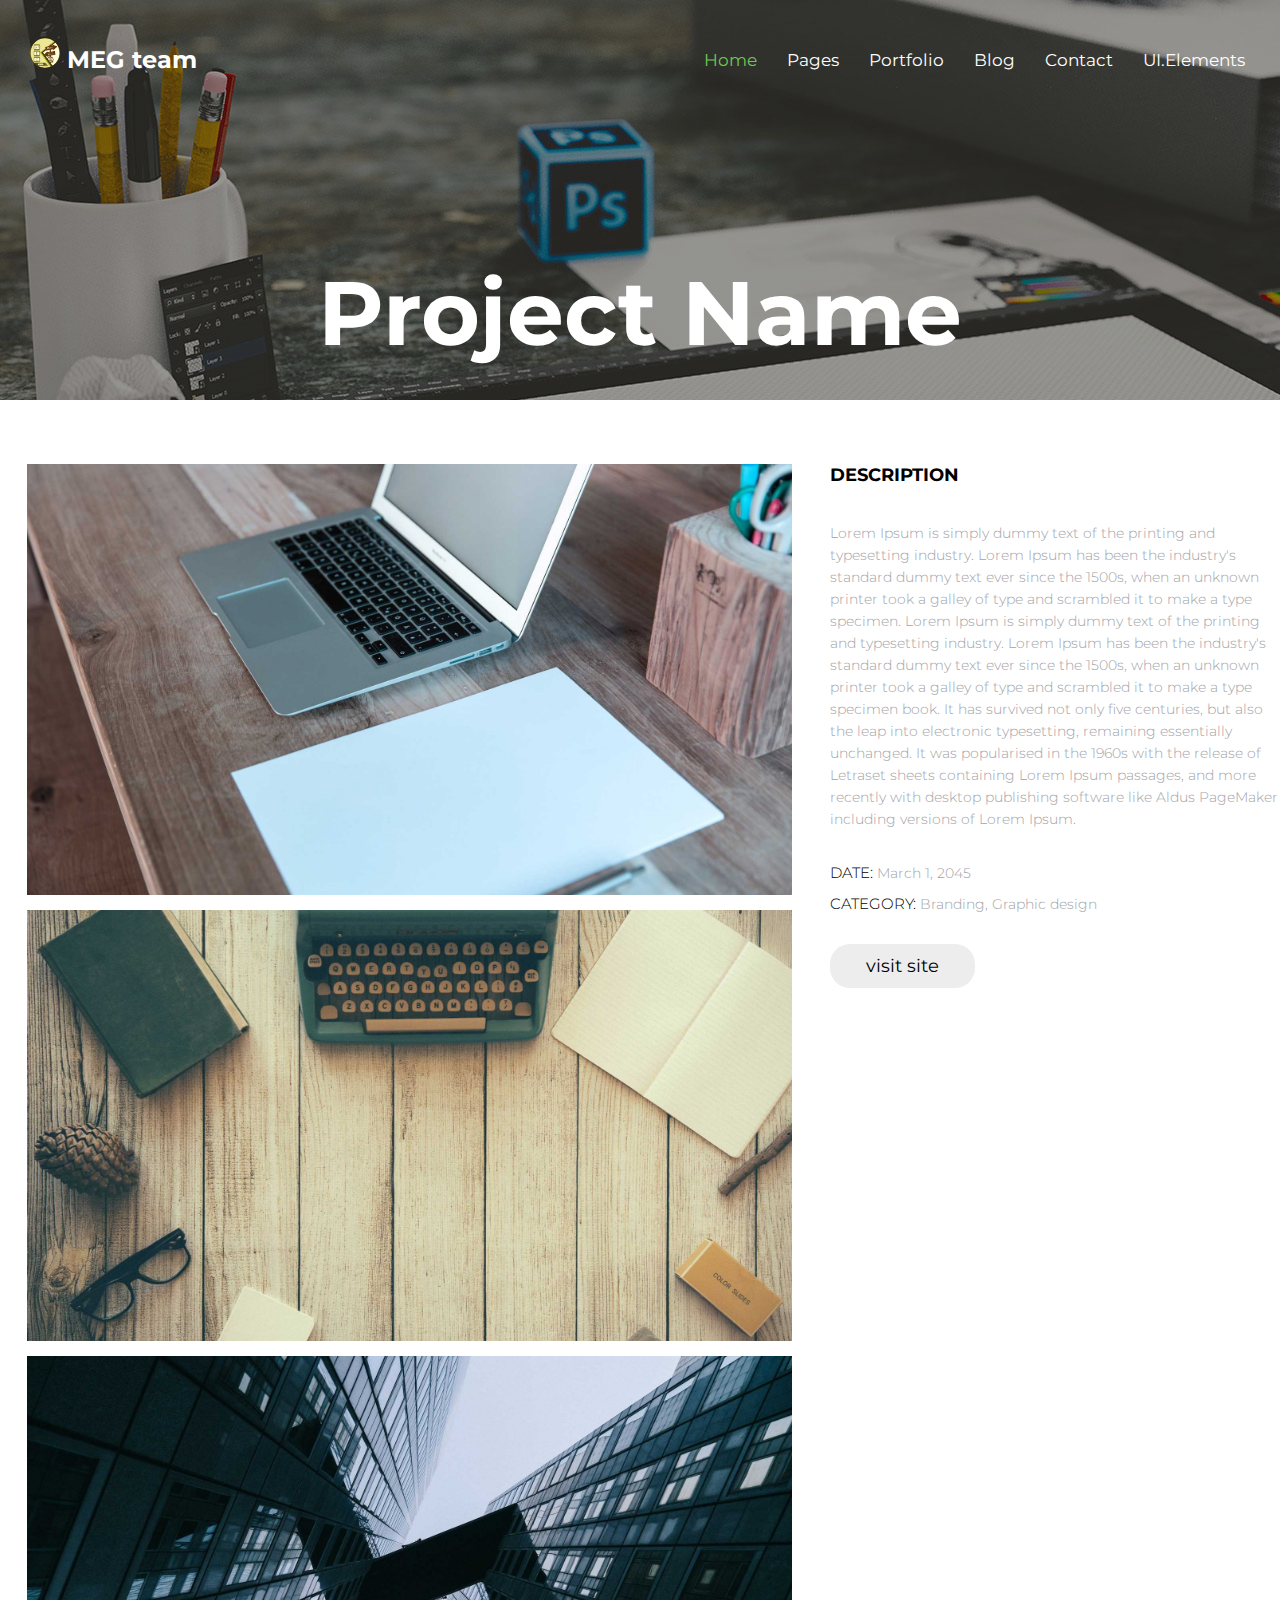
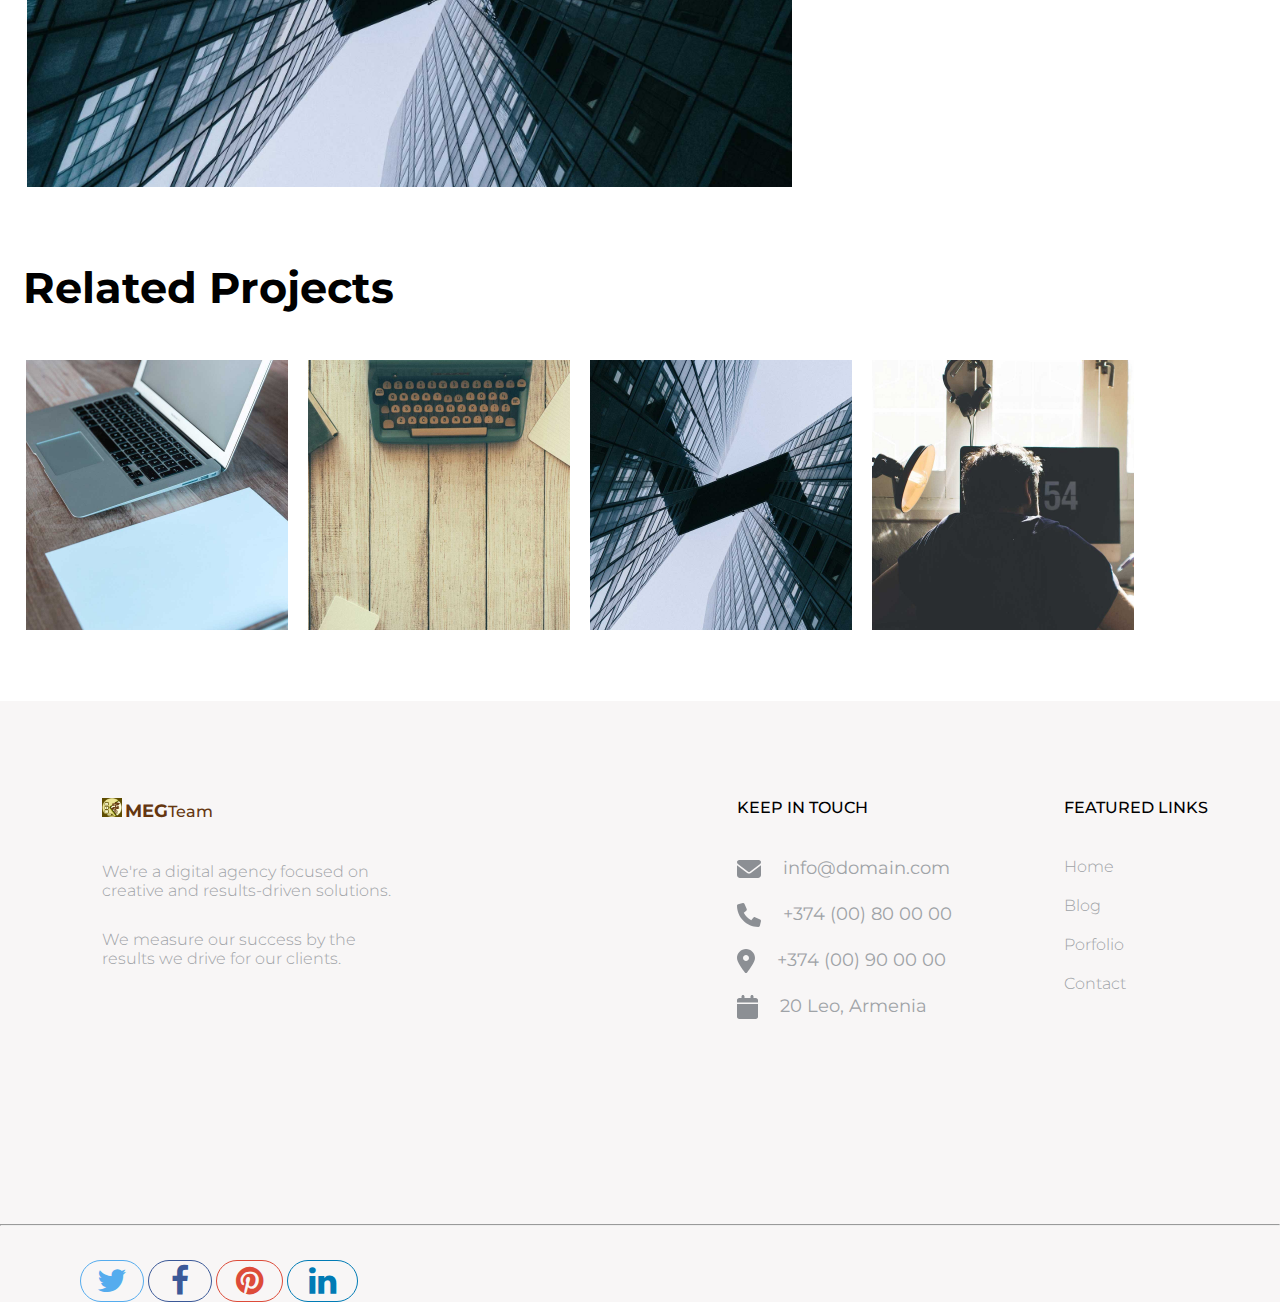
==== index.html @ b3b55086 "Update index.html" ====
<!DOCTYPE html>
<html>
    <head>
        <meta charset="UTF-8">
        <meta name="viewport" content="width=device-width, initial-scale=1.0">
        <!-- Css File -->
        <link rel="stylesheet" href="./style/style.css">
        <!-- Google Fonts -->
        <link rel="preconnect" href="https://fonts.googleapis.com">
        <link rel="preconnect" href="https://fonts.gstatic.com" crossorigin>
        <link href="https://fonts.googleapis.com/css2?family=Montserrat:wght@300&display=swap" rel="stylesheet">
        <link rel="icon" type="image/x-icon" href="./images/meg_logo.jpg">
        <link rel="stylesheet" href="./style/main.css">
        <title>project</title>
        <link rel="stylesheet" href="./style/aboutus.css">
        <link rel="stylesheet" href="https://cdnjs.cloudflare.com/ajax/libs/font-awesome/4.7.0/css/font-awesome.min.css">    
    </head>
    <body>
                <div class="start_page">
        <header class="xx">
            <h2 id="lolo"><div class="logo" id="logo"><a href="https://github.com/MEGTeam" ><img src="./images/meg_logo.jpg" class="im"> MEG team</a></div></h2>
            <ul>
                <li><a href="" class="home" id="home">Home</a></li>
                <li><a href="" id="Pages"><div class="green">Pages<div class="q"><div class="q1"></div><div class="q2"></div><div class="q3"></div></div></div></a></li>
                <li><a href="./pages/outPorto.html" id="Portfolio">Portfolio</a></li>
                <li><a href="" id="Blog">Blog</a></li>
                <li><a href="./pages/contactus.html" id="Content">Contact</a></li>
                <li><a href="" id="UIElements">UI.Elements</a></li>
            </ul>
            <div class="back">
            </div>
            <div class="menu-icon" id="menuicon">
            <span></span>
            <span></span>
            <span></span>
            </div>
        </header>
        <ul class="new-ul">
            <li><a href="" class="home" id="home">Home</a></li>
            <li><a id="Pages"><div class="green">Pages<div class="s"><div class="s1"></div><div class="s2"></div><div class="s3"></div></div></div></a></li>
            <li><a href="./pages/outPorto.html" id="Portfolio">Portfolio</a></li>
            <li><a href="" id="Blog">Blog</a></li>
            <li><a href="./pages/contactus.html" id="Content">Contact</a></li>
            <li><a href="" id="UIElements">UI Elements</a></li>
        </ul>
            <h1 class="project_name"> Project Name</h1>
                <div class="border">
                </div>
                <div class="content">
                    <p > <a href="#" class="ooo">Home</a> </p>/
                    <p > <a href="./pages/outPorto.html" class="po">Portfolio</a>  </p>/
                    <p class="pro"> <a class="pro">Project name</a></p>
                </div>
            </div>
            <div class="white"></div>
<div class="one">
    <div class="first">
    <div class="images">
    <img src="./images/project-1.jpg" class="im1">
    <img src="./images/Project-2.jpg" class="im2">
    <img src="./images/Project-3.jpg" class="im3">
    </div>
    <div class="con">
    <h1 class="DESCRIPTION">DESCRIPTION</h1>
    <p class="ty"> Lorem Ipsum is simply dummy text of the printing and typesetting industry. Lorem Ipsum has been the industry's standard dummy text ever since the 1500s, when an unknown printer took a galley of type and scrambled it to make a type specimen. Lorem Ipsum is simply dummy text of the printing and typesetting industry. Lorem Ipsum has been the industry's standard dummy text ever since the 1500s, when an unknown printer took a galley of type and scrambled it to make a type specimen book. It has survived not only five centuries, but also the leap into electronic typesetting, remaining essentially unchanged. It was popularised in the 1960s with the release of Letraset sheets containing Lorem Ipsum passages, and more recently with desktop publishing software like Aldus PageMaker including versions of Lorem Ipsum.</p>
    <div class="para">
    <p class="na">DATE:</p>
    <p> March 1, 2045</p>
    </div>
    <div class="para2">
        <p class="na">CATEGORY:</p>
        <p>Branding, Graphic design</p>
    </div>
        <a href="" class="vvv" >visit site</a>
    </div>
</div>
<h1 class="hhh1">Related Projects</h1>
</div>
        <div class="cards-con">
            <div class="cards-images-con">
                <div class="card-img" data-group="photo">
                    <img src="./images/project-1.jpg" alt="Image for filter">
                    <div class="img-hovor">
                        <h4>Portfolio item</h4>
                        <a href="#"><i class="fa fa-arrow-right" aria-hidden="true"></i></a>
                    </div>
                </div>
                <div class="card-img" data-group="mob">
                    <img src="./images/Project-2.jpg" alt="Image for filter">
                    <div class="img-hovor">
                        <h4>Portfolio item</h4>
                        <a href="#"><i class="fa fa-arrow-right" aria-hidden="true"></i></a>
                    </div>
                </div>
                <div class="card-img" data-group="web"">
                    <img src="./images/Project-3.jpg" alt="Image for filter">
                    <div class="img-hovor">
                        <h4>Portfolio item</h4>
                        <a href="#"><i class="fa fa-arrow-right" aria-hidden="true"></i></a>
                    </div>
                </div>
                <div class="card-img" data-group="mob">
                    <img src="./images/Project-4.jpg" alt="Image for filter">
                    <div class="img-hovor" data-group="photo">
                        <h4>Portfolio item</h4>
                        <a href="#"><i class="fa fa-arrow-right" aria-hidden="true"></i></a>
                    </div>
                </div>
            </div>
        </div>
<div class="ulu">
        <section class="section-aboutus">
            <div class="div-general-collection">
            <div class="div-collection-1">
                <a href="https://github.com/MEGTeam" class="megteam-heading"><span class="megteam-span"><img src="./images/meg_logo.jpg" class="imm">MEG</span>Team</a>
                <p class="megteam-paragraph-1">We're a digital agency 
                focused on <br> creative and results-driven solutions.</p>
                <p class="megteam-paragraph-2">We measure our 
                success by the <br> results we drive for our clients.</p>
            </div>
            <div class="div-collection-2">
                <h1 class="keep-touch-heading">KEEP IN TOUCH</h1>
                <div class="div-child-collection-2">
                    <div class="div-grandchild-co2">
                    <svg class="svg-1" xmlns="http://www.w3.org/2000/svg" viewBox="0 0 512 512"><!--! Font Awesome Pro 6.1.1 by @fontawesome - https://fontawesome.com License - https://fontawesome.com/license (Commercial License) Copyright 2022 Fonticons, Inc. --><path fill="currentColor" d="M464 64C490.5 64 512 85.49 512 112C512 127.1 504.9 141.3 492.8 150.4L275.2 313.6C263.8 322.1 248.2 322.1 236.8 313.6L19.2 150.4C7.113 141.3 0 127.1 0 112C0 85.49 21.49 64 48 64H464zM217.6 339.2C240.4 356.3 271.6 356.3 294.4 339.2L512 176V384C512 419.3 483.3 448 448 448H64C28.65 448 0 419.3 0 384V176L217.6 339.2z"/></svg>
                    <a href="#" class="touch-links">info@domain.com</a><br>
                    </div>
                    <div class="div-grandchild-co2">
                    <svg class="svg-1" xmlns="http://www.w3.org/2000/svg" viewBox="0 0 512 512"><!--! Font Awesome Pro 6.1.1 by @fontawesome - https://fontawesome.com License - https://fontawesome.com/license (Commercial License) Copyright 2022 Fonticons, Inc. --><path fill="currentColor" d="M511.2 387l-23.25 100.8c-3.266 14.25-15.79 24.22-30.46 24.22C205.2 512 0 306.8 0 54.5c0-14.66 9.969-27.2 24.22-30.45l100.8-23.25C139.7-2.602 154.7 5.018 160.8 18.92l46.52 108.5c5.438 12.78 1.77 27.67-8.98 36.45L144.5 207.1c33.98 69.22 90.26 125.5 159.5 159.5l44.08-53.8c8.688-10.78 23.69-14.51 36.47-8.975l108.5 46.51C506.1 357.2 514.6 372.4 511.2 387z"/></svg>
                    <a href="#" class="touch-links">+374 (00) 80 00 00</a><br>
                    </div>
                    <div class="div-grandchild-co2">
                    <svg class="svg-1" xmlns="http://www.w3.org/2000/svg" viewBox="0 0 384 512"><!--! Font Awesome Pro 6.1.1 by @fontawesome - https://fontawesome.com License - https://fontawesome.com/license (Commercial License) Copyright 2022 Fonticons, Inc. --><path fill="currentColor" d="M168.3 499.2C116.1 435 0 279.4 0 192C0 85.96 85.96 0 192 0C298 0 384 85.96 384 192C384 279.4 267 435 215.7 499.2C203.4 514.5 180.6 514.5 168.3 499.2H168.3zM192 256C227.3 256 256 227.3 256 192C256 156.7 227.3 128 192 128C156.7 128 128 156.7 128 192C128 227.3 156.7 256 192 256z"/></svg>
                    <a href="#" class="touch-links">+374 (00) 90 00 00</a><br>
                    </div>
                    <div class="div-grandchild-co2">
                    <svg class="svg-1" xmlns="http://www.w3.org/2000/svg" viewBox="0 0 448 512"><!--! Font Awesome Pro 6.1.1 by @fontawesome - https://fontawesome.com License - https://fontawesome.com/license (Commercial License) Copyright 2022 Fonticons, Inc. --><path fill="currentColor" d="M96 32C96 14.33 110.3 0 128 0C145.7 0 160 14.33 160 32V64H288V32C288 14.33 302.3 0 320 0C337.7 0 352 14.33 352 32V64H400C426.5 64 448 85.49 448 112V160H0V112C0 85.49 21.49 64 48 64H96V32zM448 464C448 490.5 426.5 512 400 512H48C21.49 512 0 490.5 0 464V192H448V464z"/></svg>
                    <a href="#" class="touch-links">20 Leo, Armenia</a>
                    </div>
                </div>
            </div>
            <div class="div-collection-3">
                <h1 class="featured-heading">FEATURED LINKS</h1>
                <div class="featured-links-div">
                <a href="#" class="featured-links">Home</a>
                <a href="#" class="featured-links">Blog</a>
                <a href="#" class="featured-links">Porfolio</a>
                <a href="#" class="featured-links">Contact</a>
                </div>
            </div>
            </div>
            <hr id="hr-1">
            <div class="div-socail-icons">
                <i class="icon1 fa fa-brands fa-twitter fa-2x"></i>
                <i class="icon2 fa fa-brands fa-facebook-f fa-2x"></i>
                <i class="icon3 fa fa-brands fa-pinterest fa-2x"></i>
                <i class="icon4 fa fa-brands fa-linkedin fa-2x"></i>
            </div>
        </section>
    </div>
    <script src="./script/nav.js"></script>
    <script src="./script/js.js"></script>
    </body>
</html>
---- style/style.css ----
.im{
    width: 4.5%;
}
*{
    margin: 0%;
    padding: 0%;
    font-family: 'Montserrat',sans-serif;
}
a{
    text-decoration: none;
    color:rgb(255, 255, 255);
}
header{
    display: flex;
    justify-content: space-between;
    align-items: center;
    margin: 30px;
    margin-top: 0%;
    margin-right: 5px;
    line-height: 120px;
}
header ul{
    display: flex;
    justify-content: center;
    align-items: center;
    list-style: none;
}
header ul li{
    margin-right: 30px;
    width:fit-content;
    font-size: 17px;
}
header ul li :hover ,.home{
    color: #6fc754;
    transition: all 0.4s ;
}
body{
    background-image: url(../images/Project-name.jpg);
    background-repeat: no-repeat;
    background-position-x: center;

}
.start_page{
    background-color: rgba(16, 15, 15, 0.398);
    height: 400px;
}
.project_name{
    color: rgb(255, 255, 255);
    font-family: 'Montserrat',sans-serif;
    font-size: 10vh !important;
    font-weight: bold !important;
    text-align: center !important;
    margin-top: 3% ;
}
.border{
    content: '';
    display: block;
    margin-left: 46%;
    margin-top: 2.3%;
    height: 4px;
    width: 80px;
    border-top: 5px solid rgb(255, 255, 255);
    border-bottom: 2px solid rgb(255, 255, 255);
}
.content{
    display: flex;
    justify-content:center;
    margin-top: 2%;
    color: rgb(255, 255, 255);
}
.content p{
    margin-left: 8px;
    margin-right: 8px;
    font-size: 14px;
}
.po:hover,.ooo:hover{
    color: #6fc754;
    transition: all 0.4s ;
}
.im1,.im2,.im3{
    width: 100%;
    height: auto;
    margin-bottom: 1.5%;
    margin-left: 3.5%;
    margin-right: 2.2%;
}
.images{
    width: 170%;
}
.one{
    margin-top: 5%;
}
.DESCRIPTION{
    font-size: large;
    margin-bottom: 4%;
}
.first,.para ,.para2{
    display:flex;
    flex-direction: row;
}
.con{
    width: 100%;
    margin-left: 5%;
}
.con p{
    margin-top: 2%;
    margin-bottom: 0;
    font-size: 14px;
    font-weight: 300;
    color: #9fa3a7;
    line-height: 22px;
}
.na{
    color: black !important;
    font: weight 500 !important;
    font-size: 15px !important;
    margin-right: 1%;
}
.ty{
    margin-top: 8% !important;
    margin-bottom: 5% !important;
}
.vvv{
    background-color: #9f9f9f2f;
    color: black;
    border-radius: 20px;
    padding: 2.5%;
    padding-left: 8%;
    padding-right: 8%;
    font-size: 18px !important;
}
.vvv:hover{
    background-color: #6fc754;
    color: rgb(255, 255, 255);
    transition: all 0.4s ;
}
.para2{
    margin-bottom: 9% !important;
}
.ulu{
    padding-top: 1%;
    margin-top: 4%;
    background-color: #f1eeee85;
}
.cards-con{
    margin-left: 0.5%;
}
.hhh1{
    margin-left: 1.8%;
    margin-top: 4.6%;
    margin-bottom: 2%;
    font-size: 43px;
}
.imm{
    width: 20px;
    margin-right: 1%;
}
.megteam-heading{
    color: rgb(101,54, 16) ;
}
.logo{

}
.logo a:hover{
    background-color:rgba(255, 255, 255, 0.506);
    color: rgb(94,77,0) ;
    padding-right: 1%;
    padding-top: 1.1%;
    padding-left: 0.3%;
    border-bottom-left-radius:  20px !important;
    border-top-left-radius:  20px !important;
    border-radius: 10px;
    font-family:Verdana, Geneva, Tahoma, sans-serif;
    font-size: 22px;
}
.im{
    border-radius: 60px;
}
@media (min-width: 767px) {
    .menu-icon{
        display: none;
    }
}
@media (max-width: 767px) {
    .xx ul{
    display: none;
    }
    .xx ,.logo{
    margin-top: 0px!important;
    line-height: 0px;
    }
    .project_name{
    font-size: 32px !important;
    padding-top: 0px !important;
    padding-bottom: 15px;
    }
    .content{
        padding-top:7px ;
    }
    .logo a{
        font-size: 16px !important;
    }
    .logo a:hover{
        padding-top: 0.1%;
        padding-left: 0%;
        padding-bottom: 0%;
        border-bottom-left-radius: 150px !important;
        border-top-left-radius: 150px !important;
        border-radius: 50px;
        padding-right: 0.7%;
        transition: all 0s;
    }
}
.menu-icon{
    margin: 20px 1%;
    width: 55px;
    height: 14px;
    cursor: pointer;
    position: relative;

}
.border{
    margin-left: 42%;
    margin-top: 4%;
}
.menu-icon span{
    background-color:azure;
    height: 3px;
    position: absolute;
    width: 20px;
    left: 0;
    transition: all 0.3s;
    z-index: 5;
}
.menu-icon span:first-child{
    top: 0px ;
    height: 2px;
}.menu-icon span:nth-child(2){
    top:7px;
    height: 2px !important;
}.menu-icon span:last-child{
    top:14px;
    height: 1px ;
}
.menu-icon.active span:nth-child(2){
    opacity: 0;
}
.menu-icon.active span:last-child,.menu-icon.active span:first-child{
    top:8px !important;
}
.menu-icon.active span:first-child{
    transform: rotate(45deg);
    height: 4px;
    background-color: black;
}
.menu-icon.active span:last-child{
    transform:rotate(-45deg);
    height: 4px;
    background-color: black;
}
.white{
    width: 100%;
    height: 100%;
    z-index: 3;
    position: fixed;
    top: 0;
    left: 0;
    background-color: aliceblue;
    display: none;
}
.white.active{
    display: block;
}
.new-ul{
    display: grid !important;
    color: #1c0e0e;
    align-items: center;
    color: #000000;
    margin-top: 100px !important;
    padding: 0% ;

}
*{

}
.new-ul li{
    z-index: 4 !important;
    margin-left: auto;
    margin-right: auto;
    cursor: pointer;
    padding-bottom: 20px;
    height: auto;
    list-style: none;
    position: relative;
        display: none;
}

.new-ul li.active{
    display: block;
}

.new-ul li a{
    color: #000000;
    font-size: 14px;
    font-weight: bold;
}
---- style/main.css ----
* {
    margin: 0px;
    padding: 0px;
    font-family: "Montserrat", sans-serif;
}

/* Porto */

.center-items {
    display: grid;
    place-items: center;
}

.filter-Buttons {
    margin: 50px 0;
    display: flex;
    flex-wrap: wrap;
    gap: 10px;
    align-items: center;
    justify-content: center;
    padding: 10px;
    max-width: 996px;
}

.filter-Buttons button {
    min-width: 120px;
    padding: 10px;
    border-radius: 20px;
    border: none;
    cursor: pointer;
    color: #26272d;
    font-size: 16px;
    background-color: #f5f5f8;
    transition: all 0.25s ease-in-out;
}

button.active {
    background-color: #6fc754;
    color: #fff;
}

.filter-Buttons button:hover {
    background-color: #6fc754;
    color: #fff;
}

.cards-con {
    max-width: 1200px;
    width: 100%;
}

.cards-images-con .card-img img {
    max-height: 270px;
}
.card-img img {
    width: 100%;
    height: 100%;
    object-fit: cover;
    object-position: center;
}

.img-hovor {
    position: absolute;
    top: 0;
    left: -75%;
    width: 75%;
    height: 100%;
    background-color: #f5f5f8;
    transition: all 0.3s ease-in-out;
}

.img-hovor h4 {
    position: absolute;
    top: 5px;
    left: 5px;
}

.img-hovor a {
    text-decoration: none;
    color: black;
    border-radius: 20px;
    border: 2px solid black;
    padding: 5px 15px;
    font-size: 20px;
    position: absolute;
    bottom: 15px;
    right: 10px;
    transition: all 0.3s ease-in-out;
}

.img-hovor a:hover {
    background-color: black;
    color: white;
}

.card-img:hover .img-hovor {
    pointer-events: all;
    left: 0;
}

.show-more {
    min-width: 120px;
    padding: 15px 30px;
    border-radius: 25px;
    border: none;
    cursor: pointer;
    font-size: 16px;
    background-color: #f5f5f8;
    color: #26272d;
    transition: all 0.25s ease-in-out;
    margin: 50px 0;
}

.show-more:hover {
    background-color: #6fc754;
    color: #fff;
}

.dis {
    background-color: #f5f5f8;
    color: #26272d;
    cursor: auto;
    pointer-events: none;
}

.cards-images-con {
    padding: 10px;
    display: flex;
    flex-wrap: wrap;
    transition: all 0.3s ease-in-out;
}

.card-img {
    position: relative;
    overflow: hidden;
    transition: all 0.4s ease-in-out;
    transform: scale(0);
    width: 0;
    height: 0;
    transition: all 0.4s 0.4s ease-in-out, width 0.4s ease-in-out,
        height 0.4s ease-in-out, margin 0.4s ease-in-out;
}

.card-img.active {
    position: relative;
    margin: 10px;
    height: 270px;
    width: 262px;
    transform: scale(1);
}

.card-img.hide {
    transition: all 0.4s ease-in-out, width 0.4s 0.4s ease-in-out,
        height 0.4s 0.4s ease-in-out, margin 0.4s 0.4s ease-in-out;
    transform: scale(0);
}
.card-img.hidden {
    display: none;
}
.p-a {
    position: absolute !important;
}

@media (max-width: 991px) {
    .cards-images-con {
        justify-content: center;
    }
}

/* porto END */
---- style/aboutus.css ----
* {
    margin: 0%;
    padding: 0%;
}

.svg-1{
   height: 24px;
   color: #8c8f94;
}

.megteam-span{
    font-family: 'Lato', sans-serif;
    font-family: 'Montserrat', sans-serif;
    font-weight: 700;
    font-size: 18px;
}

.megteam-heading,.keep-touch-heading,.featured-heading{
    font-family: 'Lato', sans-serif;
    font-family: 'Montserrat', sans-serif;
    font-weight: 500;
    font-size: 16px;
}

.touch-links{
    font-size: 18px;
    font-weight: 400;
}

.megteam-paragraph-1, .megteam-paragraph-2 , .featured-links{
    font-family: 'Lato', sans-serif;
    font-family: 'Montserrat', sans-serif;
    font-weight: 300;
}

.megteam-paragraph-1, .megteam-paragraph-2 {
    font-size: 16px;
    color: #9fa3a7;
}

.touch-links, .featured-links{
    text-decoration: none;
}

.div-general-collection{
    display: flex;
    flex-direction: row;
    gap: 90px;
    flex-wrap: wrap;
    margin-top: 84px;
}

.div-collection-1{
    margin-left: 8%;
}

.div-collection-2{
    margin-left: 20%;
}

.megteam-paragraph-1{
    margin-top: 40px;
    margin-bottom: 30px;
}

.touch-links{
    color: #9fa3a7;
}

.keep-touch-heading, .featured-heading{
    margin-bottom: 40px;
}

.div-child-collection-2{
    display: flex;
    flex-direction: column;
    gap: 22px;
}

.div-grandchild-co2{
    display: flex;
    flex-direction: row;
    gap: 22px;
}

.featured-links-div{
    display: flex;
    flex-direction: column;
    gap: 20px;
}

.featured-links{
    color: #9fa3a7;
}

.touch-links:hover, .featured-links:hover{
    color: #6fc754;
}

#hr-1{
    color: #ebebed;
    margin-top: 16%;
}

.icon1{
    color: #55acee;
    border: 1px solid #55acee;
    padding: 4px 16px;
    border-radius: 22px;
}

.icon2{
    color: #3b5998;
    border: 1px solid #3b5998;
    padding: 4px 22px;
    border-radius: 22px;
}

.icon3{
    color: #dd4b39;
    border: 1px solid #dd4b39;
    padding: 4px 19px;
    border-radius: 22px;
}

.icon4{
    color: #007bb5;
    border: 1px solid #007bb5;
    padding: 4px 21px;
    border-radius: 22px;
}

.div-socail-icons{
    margin-left: 80px;
    margin-top: 34px;
}

.icon1:hover{
    cursor: pointer;
    color: white;
    background-color: #55acee;
    transition: 0.8s;
}

.icon2:hover{
    cursor: pointer;
    color: white;
    background-color: #3b5998;
    transition: 0.8s;
}

.icon3:hover{
    cursor: pointer;
    color: white;
    background-color: #dd4b39;
    transition: 0.8s;
}

.icon4:hover{
    cursor: pointer;
    color: white;
    background-color: #007bb5;
    transition: 0.8s;
}

@media (max-width: 1138px){
    .div-collection-3{
        margin-left: 8%;
    }
    .div-general-collection{
        display: flex;
        flex-direction: column;
        align-items: center;
    }
    .div-collection-2, .div-collection-3{
        margin-left: 0%;
    }
}
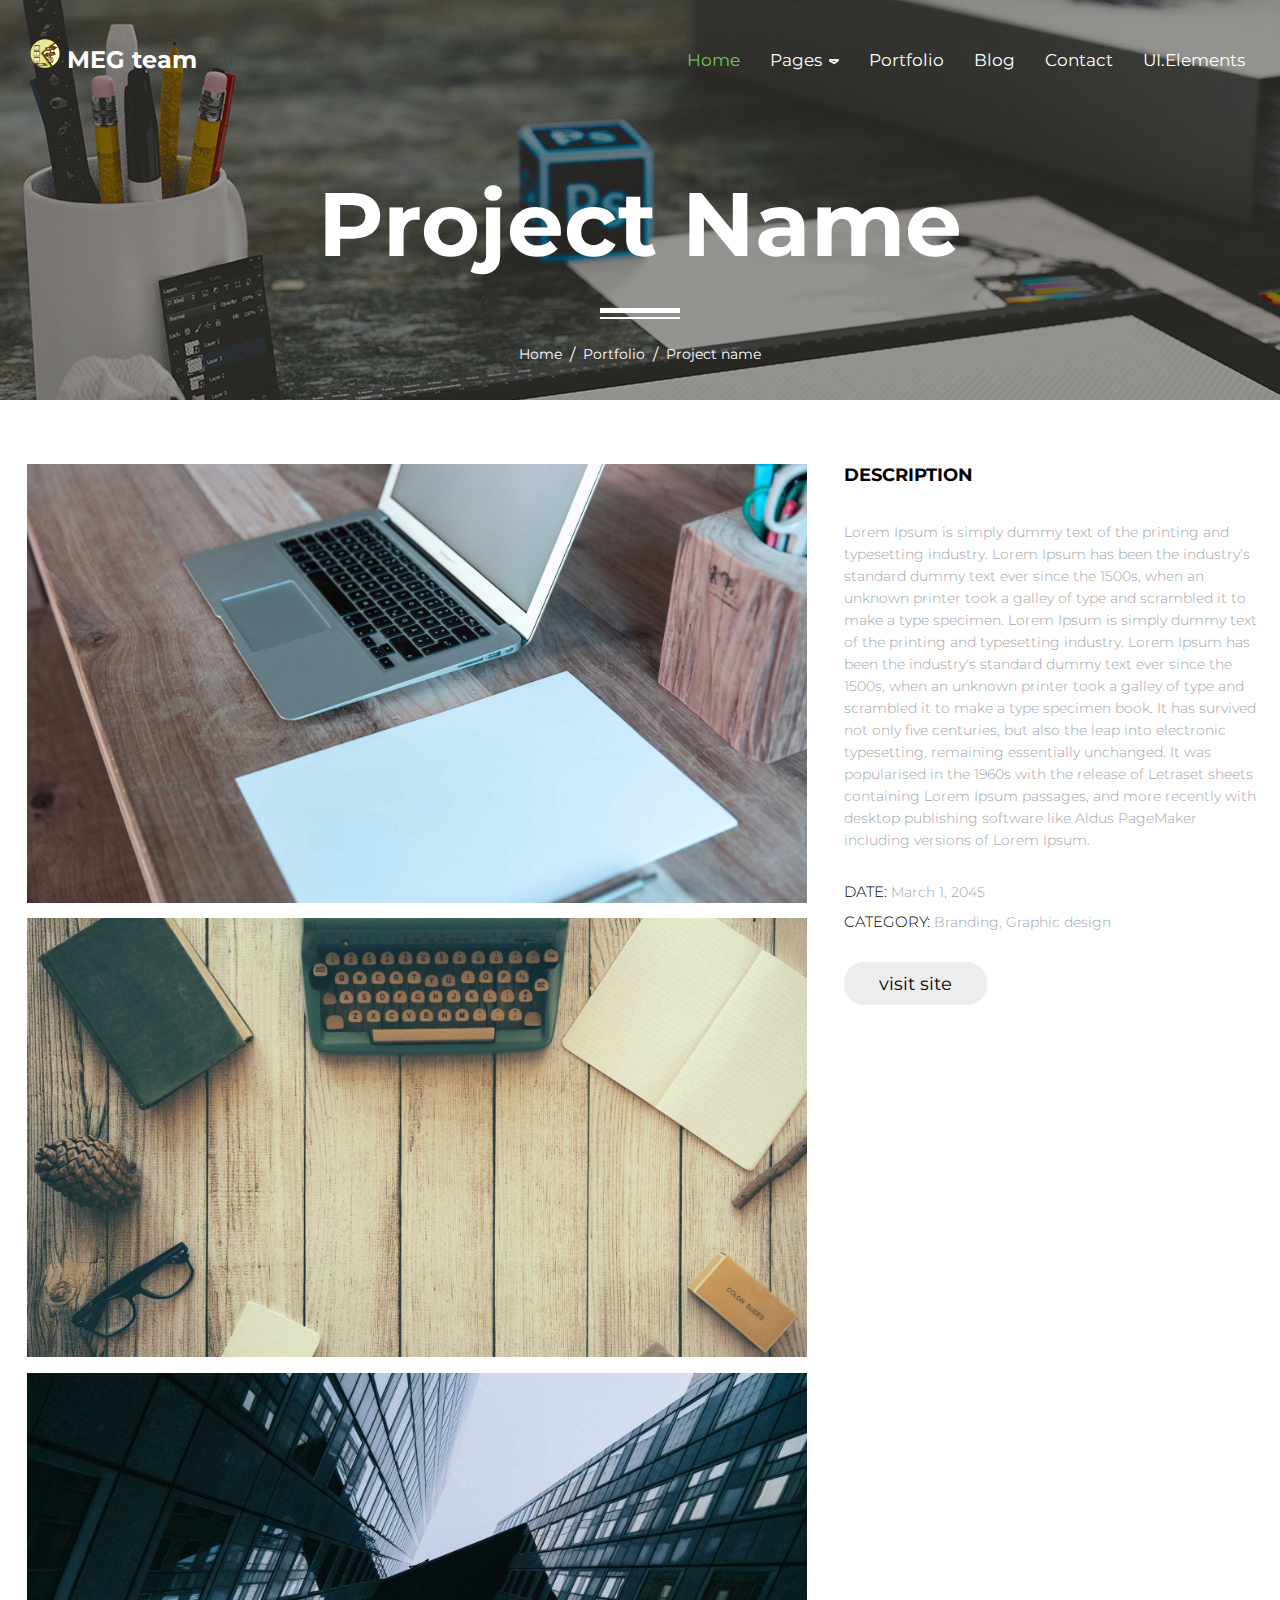
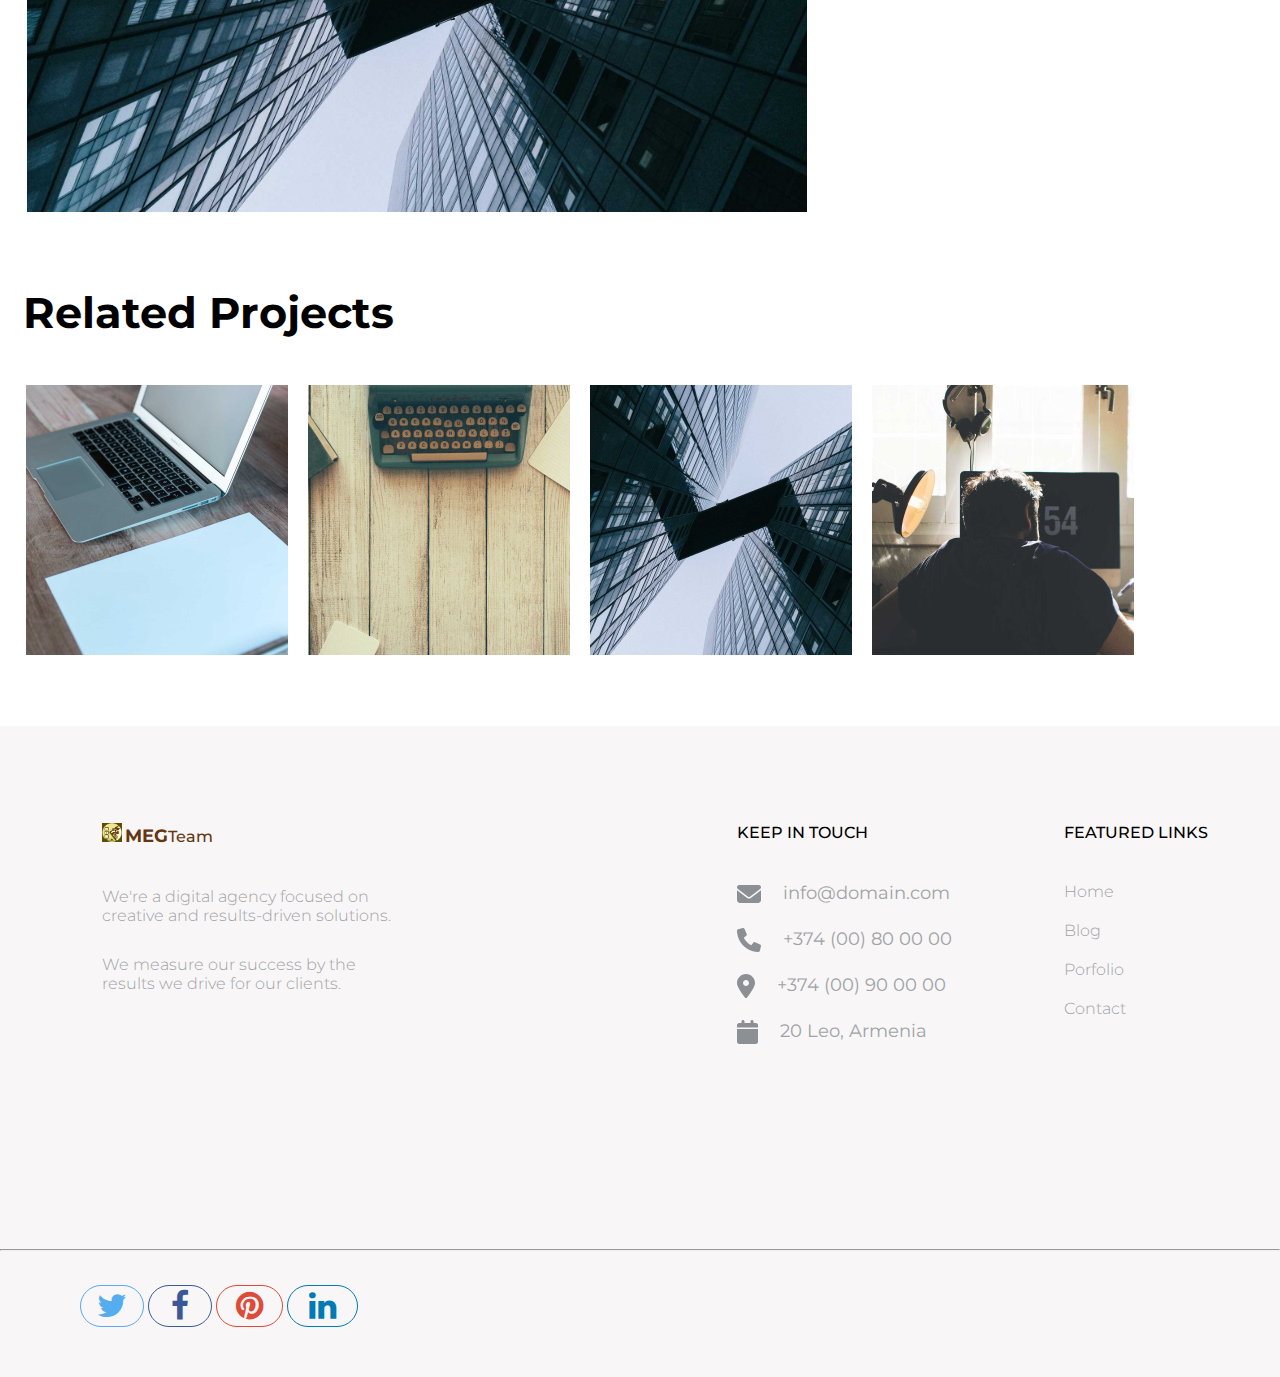
==== commit fa8c081c: "Merge pull request #13 from MEGTeam/Blog" ====
--- a/index.html
+++ b/index.html
@@ -23,7 +23,7 @@
                 <li><a href="" class="home" id="home">Home</a></li>
                 <li><a href="" id="Pages"><div class="green">Pages<div class="q"><div class="q1"></div><div class="q2"></div><div class="q3"></div></div></div></a></li>
                 <li><a href="./pages/outPorto.html" id="Portfolio">Portfolio</a></li>
-                <li><a href="" id="Blog">Blog</a></li>
+                <li><a href="Blog.html" id="Blog">Blog</a></li>
                 <li><a href="./pages/contactus.html" id="Content">Contact</a></li>
                 <li><a href="" id="UIElements">UI.Elements</a></li>
             </ul>
--- a/style/style.css
+++ b/style/style.css
@@ -27,7 +27,7 @@
 }
 header ul li{
     margin-right: 30px;
-    width:fit-content;
+    width:fit-content; 
     font-size: 17px;
 }
 header ul li :hover ,.home{
@@ -50,7 +50,7 @@
     font-size: 10vh !important;
     font-weight: bold !important;
     text-align: center !important;
-    margin-top: 3% ;
+    margin-top: -4% ;
 }
 .border{
     content: '';
@@ -61,6 +61,8 @@
     width: 80px;
     border-top: 5px solid rgb(255, 255, 255);
     border-bottom: 2px solid rgb(255, 255, 255);
+    margin-left: auto !important;
+    margin-right: auto !important;
 }
 .content{
     display: flex;
@@ -158,27 +160,76 @@
 .megteam-heading{
     color: rgb(101,54, 16) ;
 }
-.logo{
-
-}
-.logo a:hover{
+.logo :hover{
     background-color:rgba(255, 255, 255, 0.506);
     color: rgb(94,77,0) ;
-    padding-right: 1%;
-    padding-top: 1.1%;
-    padding-left: 0.3%;
-    border-bottom-left-radius:  20px !important;
-    border-top-left-radius:  20px !important;
+    padding-top:0%;
+    border-bottom-left-radius:  10px !important;
+    border-top-left-radius:  10px !important;
     border-radius: 10px;
     font-family:Verdana, Geneva, Tahoma, sans-serif;
-    font-size: 22px;
 }
 .im{
     border-radius: 60px;
+}
+@media (max-width:1000px){
+    header{
+        display: flex;
+        justify-content: space-between;
+        align-items: center;
+        margin: 0px;
+        margin-top: 0%;
+        margin-right: 5px;
+        line-height: 120px;
+    }
+    header ul{
+        display: flex;
+        justify-content: center;
+        align-items: center;
+        list-style: none;
+    }
+    header ul li{
+        margin-right: 30px;
+        width:fit-content; 
+        font-size: 17px;
+    }
+    .logo{
+        margin-left: 15px !important;
+        font-size: large;
+    }
+    .con,.cards-con,.hhh1.first,.para,.para2,.images,.im1,.im2,.im3{
+        width:auto !important;
+    }
+    .hhh1{
+        font-size: xx-large !important;
+        width: 93% !important;
+        margin-left: 5% !important;
+    }
+    .project_name{
+        font-size: 45px !important;
+    }
+    .im{
+width: 24px !important;
+    }
+    .logo:hover{
+        font-size: 19px !important;
+    }
+.hhh1{
+    margin-top: 120px;
+}
+.im1,.im2,.im3{
+    width: 93% !important;
+}
+.one,.first{
+    flex-direction: column !important;
+}
 }
 @media (min-width: 767px) {
     .menu-icon{
         display: none;
+    }
+    .white,.new-ul li{
+        display: none !important;
     }
 }
 @media (max-width: 767px) {
@@ -193,12 +244,17 @@
     font-size: 32px !important;
     padding-top: 0px !important;
     padding-bottom: 15px;
+    margin-top: 0% !important;
     }
     .content{
         padding-top:7px ;
     }
     .logo a{
         font-size: 16px !important;
+    }
+    .logo:hover{
+        width:200px !important;
+        transition: all 0.5s;
     }
     .logo a:hover{
         padding-top: 0.1%;
@@ -208,20 +264,27 @@
         border-top-left-radius: 150px !important;
         border-radius: 50px;
         padding-right: 0.7%;
-        transition: all 0s;
-    }
+    }
+    .border{
+        margin-left: 44%;
+        margin-top: 3%;
+        margin-left: auto !important;
+        margin-right: auto !important;
+    }
+    .first,.para ,.para2{
+        display:flex;
+        flex-direction: column;
+    }
+
 }
 .menu-icon{
-    margin: 20px 1%;
-    width: 55px;
+    margin: 20px 0%;
+    width: 45px;
     height: 14px;
     cursor: pointer;
     position: relative;
-
-}
-.border{
-    margin-left: 42%;
-    margin-top: 4%;
+    padding-bottom: 8px;
+    margin-right: -5px !important;
 }
 .menu-icon span{
     background-color:azure;
@@ -265,7 +328,7 @@
     position: fixed;
     top: 0;
     left: 0;
-    background-color: aliceblue;
+    background-color: #f5f5f8;
     display: none;
 }
 .white.active{
@@ -281,7 +344,7 @@
 
 }
 *{
-
+transition: all 0.4s;
 }
 .new-ul li{
     z-index: 4 !important;
@@ -292,7 +355,7 @@
     height: auto;
     list-style: none;
     position: relative;
-        display: none;
+    display: none;
 }
 
 .new-ul li.active{
@@ -304,3 +367,81 @@
     font-size: 14px;
     font-weight: bold;
 }
+.new-ul li a:hover{
+    color: #6fc754;
+    transition: all 0.2s;
+}
+.con,.cards-con,.hhh1.first,.para,.para2,.DESCRIPTION,.ty{
+    width:95% !important;
+}
+.green{
+    display: flex ;
+    flex-direction: row;
+}
+.green:hover .q1{
+    background-color: #6fc754;
+    transition: all 1s;
+}.green:hover .q2{
+    background-color: #6fc754;
+    transition: all 1s;
+}.green:hover .q3{
+    background-color: #6fc754;
+    transition: all 1s;
+}
+.green{
+    display: flex;
+    flex-direction: row !important;
+}
+.green:hover .s1{
+    background-color: #6fc754 !important;
+    transition: all 1s;
+}.green:hover .s2{
+    background-color: #6fc754 !important;
+    transition: all 1s;
+}.green:hover .s3{
+    background-color: #6fc754 !important;
+    transition: all 1s;
+}
+.s1,.s2,.s3{
+    background-color: #000000 !important;
+    
+}
+.s{
+    margin-top: 7px !important;
+}
+.q,.s{
+    border-bottom: none;
+margin-top: 59px;
+margin-left: 7px;
+width: 10px;
+height: 6px;
+}
+.q1,.s1{
+width:100% ;
+height: 1.9px;
+background-color: #f5f5f8;
+border-radius: 90px;
+}
+.q2,.s2{
+
+    width:60% ;
+height: 2px;
+background-color: #f5f5f8;
+border-bottom-right-radius: 800px;
+border-bottom-left-radius: 80px;
+transform:rotate(30deg);order: 0;
+}
+.q3,.s3{
+    order: 0;
+    transform:rotate(-30deg);
+    width:60% ;
+    height: 2px;
+    background-color: #f5f5f8;
+    border-bottom-right-radius: 800px;
+border-bottom-left-radius: 80px;
+margin-top: -20%;
+margin-left: 40%;
+}
+.em{
+    width: 12px;
+}
--- a/style/aboutus.css
+++ b/style/aboutus.css
@@ -2,10 +2,12 @@
     margin: 0%;
     padding: 0%;
 }
-
+.section-aboutus{
+    padding-bottom: 50px;
+}
 .svg-1{
-   height: 24px;
-   color: #8c8f94;
+    height: 24px;
+    color: #8c8f94;
 }
 
 .megteam-span{
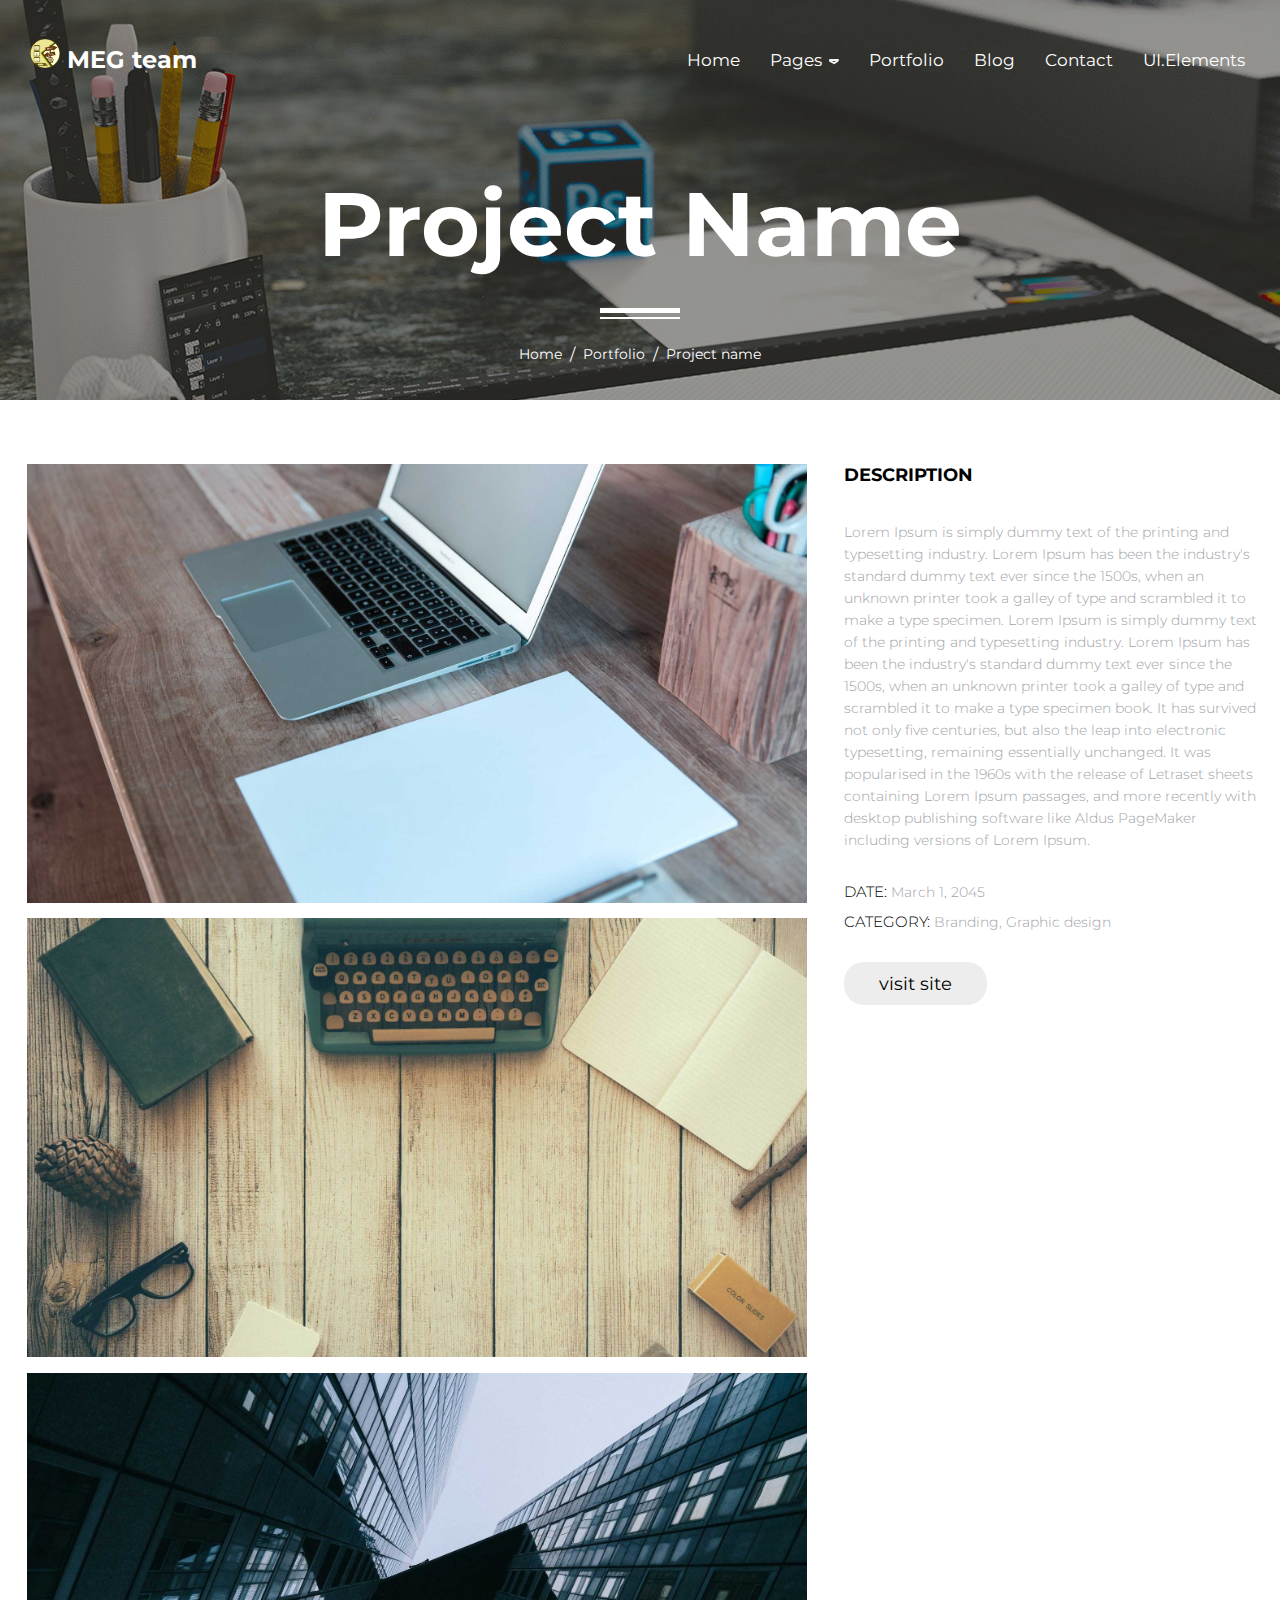
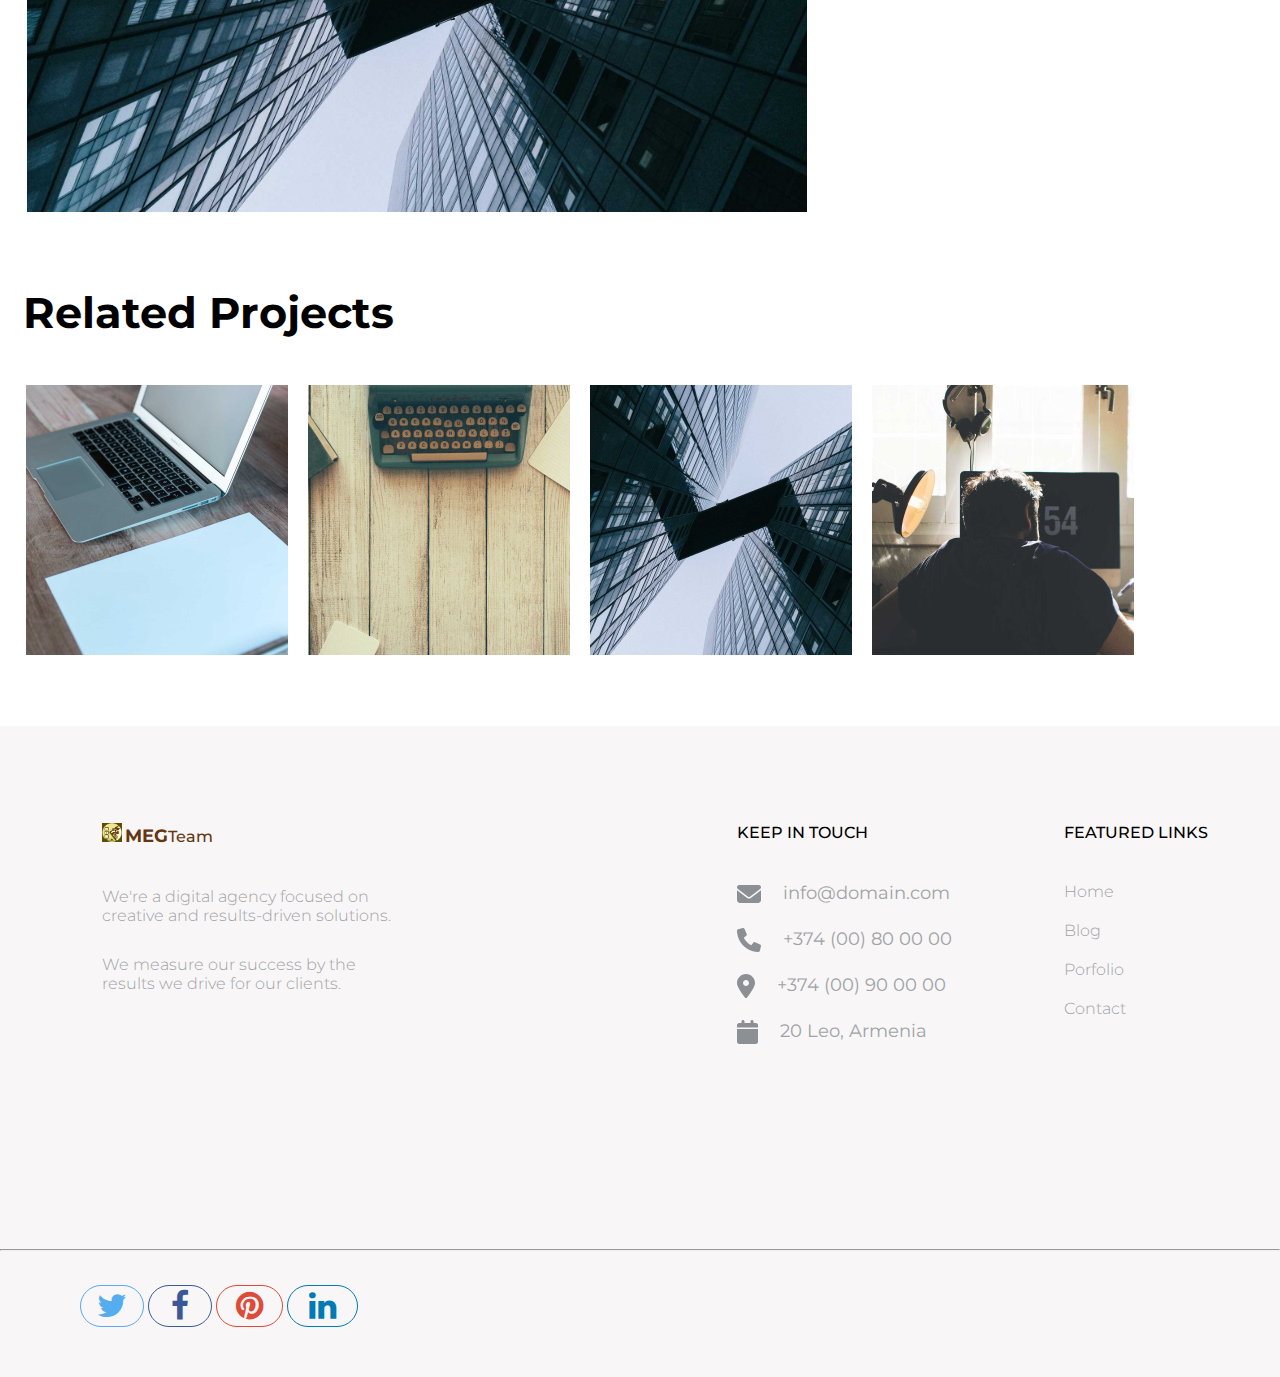
==== commit a692fa7e: "I finished modifying and put the header and the footer" ====
--- a/index.html
+++ b/index.html
@@ -39,7 +39,7 @@
             <li><a href="" class="home" id="home">Home</a></li>
             <li><a id="Pages"><div class="green">Pages<div class="s"><div class="s1"></div><div class="s2"></div><div class="s3"></div></div></div></a></li>
             <li><a href="./pages/outPorto.html" id="Portfolio">Portfolio</a></li>
-            <li><a href="" id="Blog">Blog</a></li>
+            <li><a href="Blog.html" id="Blog">Blog</a></li>
             <li><a href="./pages/contactus.html" id="Content">Contact</a></li>
             <li><a href="" id="UIElements">UI Elements</a></li>
         </ul>
--- a/style/style.css
+++ b/style/style.css
@@ -30,7 +30,7 @@
     width:fit-content; 
     font-size: 17px;
 }
-header ul li :hover ,.home{
+header ul li :hover ,a.active{
     color: #6fc754;
     transition: all 0.4s ;
 }
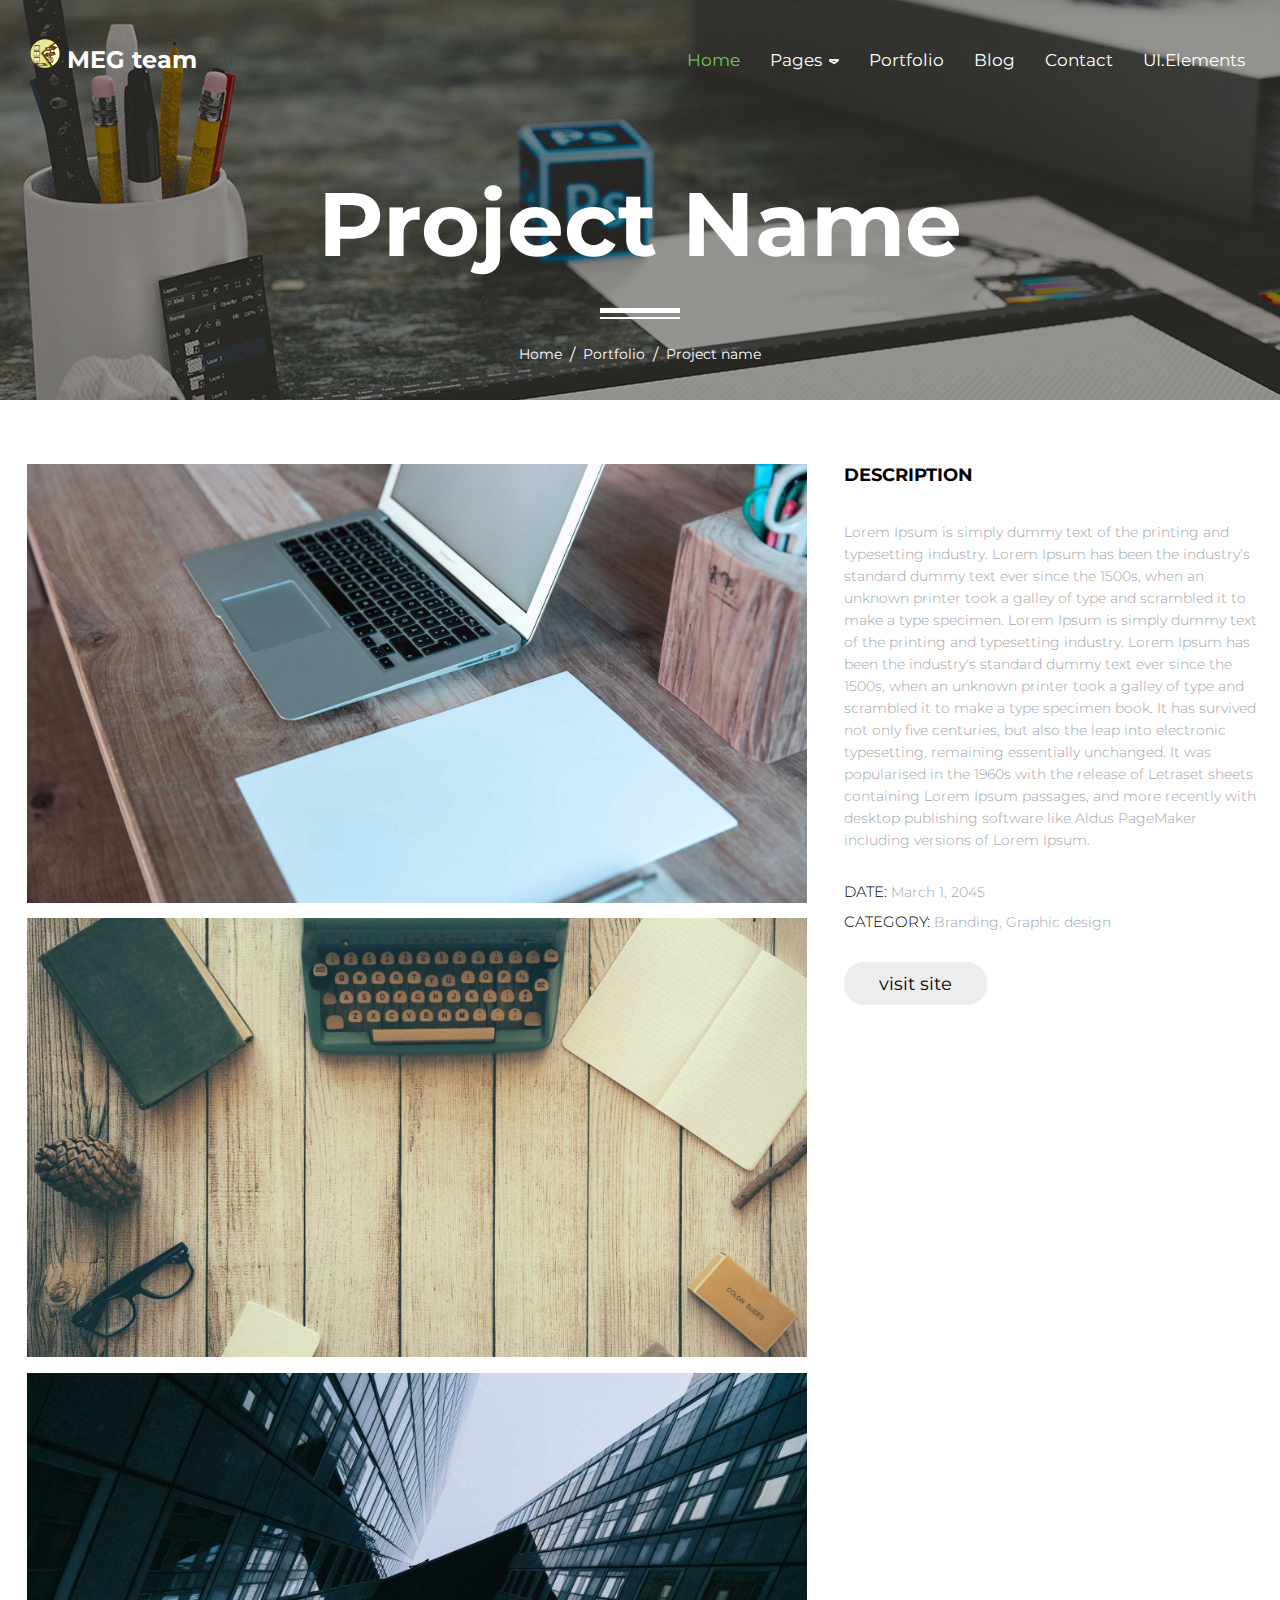
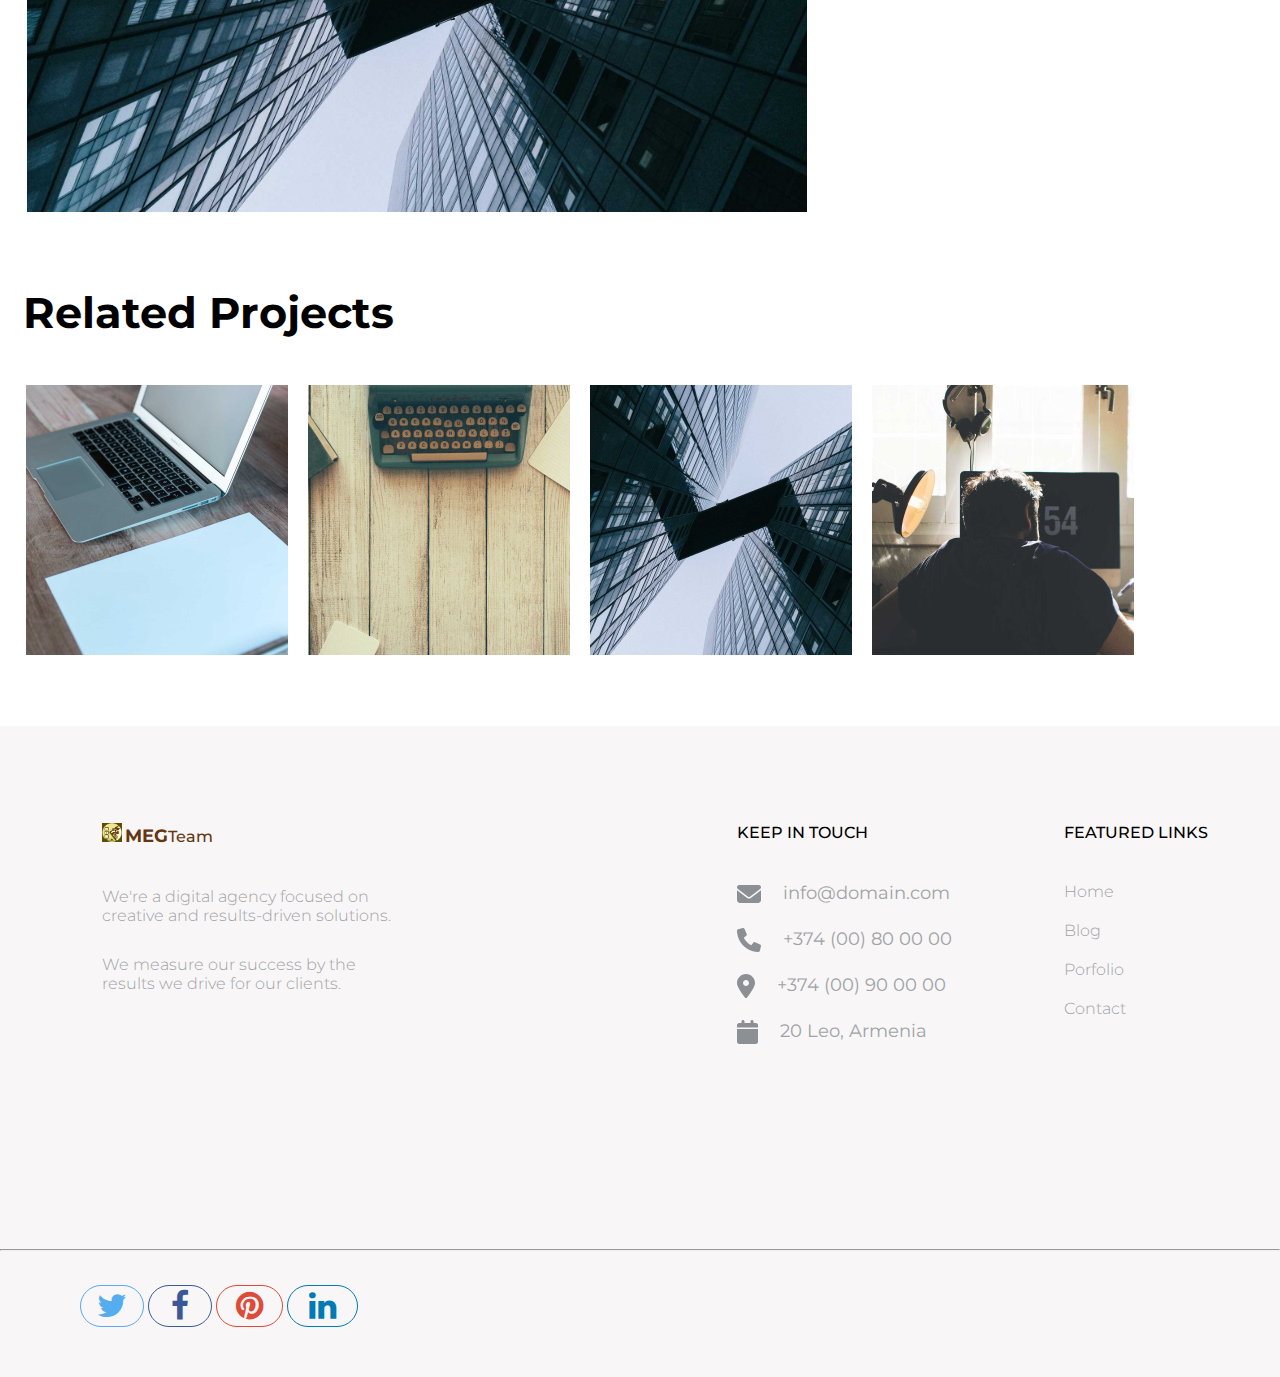
==== commit 9c83edba: "Merge pull request #24 from MEGTeam/Blog" ====
--- a/index.html
+++ b/index.html
@@ -20,7 +20,7 @@
         <header class="xx">
             <h2 id="lolo"><div class="logo" id="logo"><a href="https://github.com/MEGTeam" ><img src="./images/meg_logo.jpg" class="im"> MEG team</a></div></h2>
             <ul>
-                <li><a href="" class="home" id="home">Home</a></li>
+                <li><a href="" class="home active" id="home">Home</a></li>
                 <li><a href="" id="Pages"><div class="green">Pages<div class="q"><div class="q1"></div><div class="q2"></div><div class="q3"></div></div></div></a></li>
                 <li><a href="./pages/outPorto.html" id="Portfolio">Portfolio</a></li>
                 <li><a href="Blog.html" id="Blog">Blog</a></li>
@@ -78,28 +78,28 @@
 </div>
         <div class="cards-con">
             <div class="cards-images-con">
-                <div class="card-img" data-group="photo">
+                <div class="card-img active" data-group="photo">
                     <img src="./images/project-1.jpg" alt="Image for filter">
                     <div class="img-hovor">
                         <h4>Portfolio item</h4>
                         <a href="#"><i class="fa fa-arrow-right" aria-hidden="true"></i></a>
                     </div>
                 </div>
-                <div class="card-img" data-group="mob">
+                <div class="card-img active" data-group="mob">
                     <img src="./images/Project-2.jpg" alt="Image for filter">
                     <div class="img-hovor">
                         <h4>Portfolio item</h4>
                         <a href="#"><i class="fa fa-arrow-right" aria-hidden="true"></i></a>
                     </div>
                 </div>
-                <div class="card-img" data-group="web"">
+                <div class="card-img active" data-group="web"">
                     <img src="./images/Project-3.jpg" alt="Image for filter">
                     <div class="img-hovor">
                         <h4>Portfolio item</h4>
                         <a href="#"><i class="fa fa-arrow-right" aria-hidden="true"></i></a>
                     </div>
                 </div>
-                <div class="card-img" data-group="mob">
+                <div class="card-img active" data-group="mob">
                     <img src="./images/Project-4.jpg" alt="Image for filter">
                     <div class="img-hovor" data-group="photo">
                         <h4>Portfolio item</h4>
@@ -159,6 +159,5 @@
         </section>
     </div>
     <script src="./script/nav.js"></script>
-    <script src="./script/js.js"></script>
     </body>
 </html>
